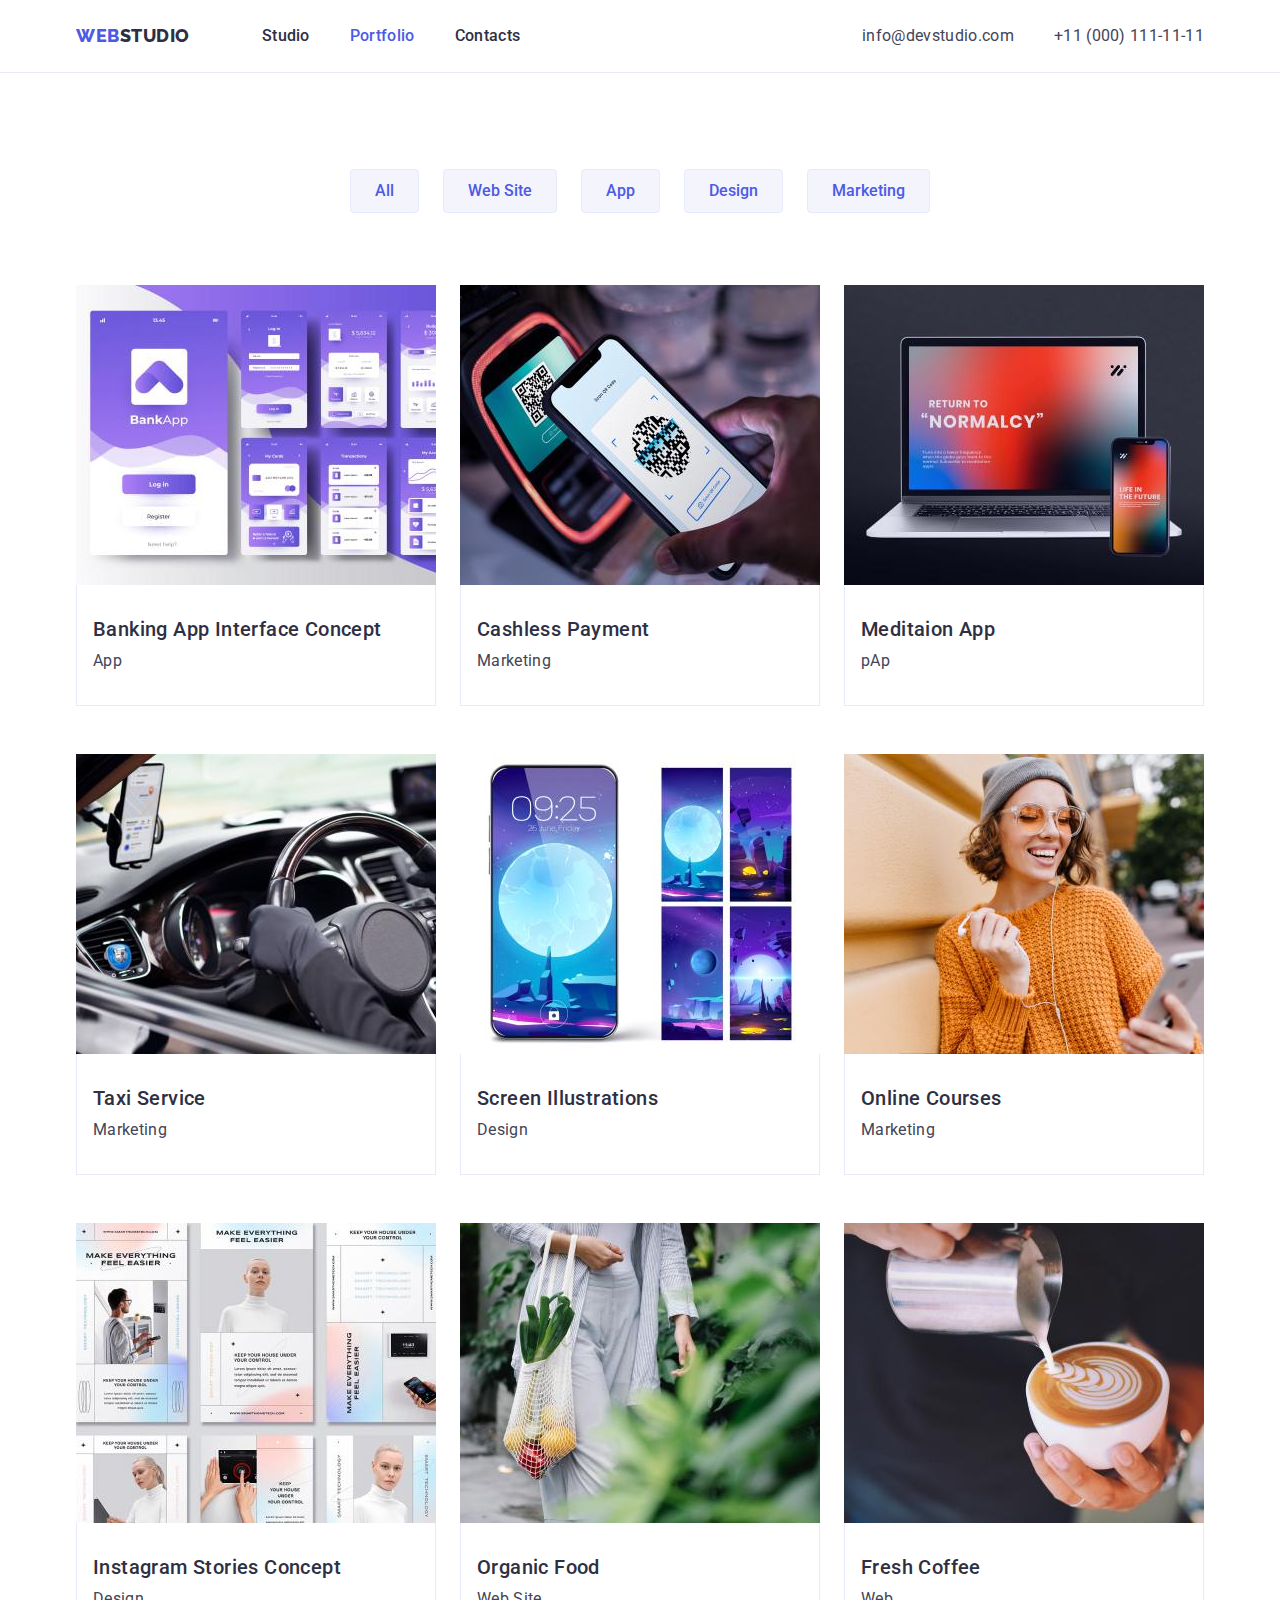
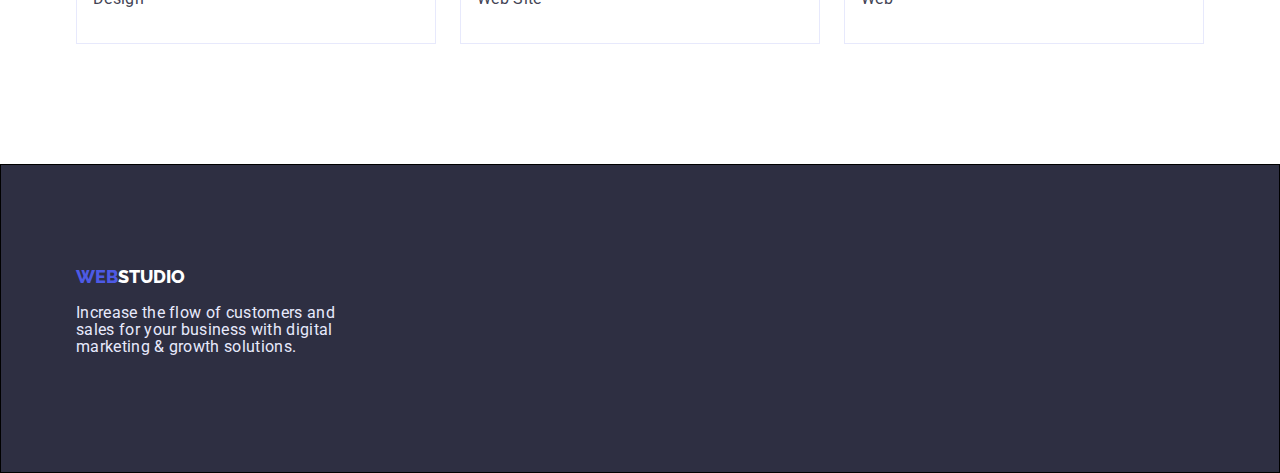
==== portfolio.html @ 26e59c8e "home3" ====
<!DOCTYPE html>
<html lang="en">
  <head>
    <link rel="preconnect" href="https://fonts.googleapis.com" />
    <link rel="preconnect" href="https://fonts.gstatic.com" crossorigin />
    <link rel="preconnect" href="https://fonts.googleapis.com">
    <link rel="preconnect" href="https://fonts.gstatic.com" crossorigin>
    <link rel="preconnect" href="https://fonts.googleapis.com">
    <link rel="preconnect" href="https://fonts.gstatic.com" crossorigin>
    <meta http-equiv="X-UA-Compatible" content="IE=edge" />
    <meta name="viewport" content="width=device-width, initial-scale=1.0" />
    <link href="https://fonts.googleapis.com/css2?family=Raleway:wght@800&family=Roboto:wght@400;500;700&display=swap" rel="stylesheet">
    <link rel="stylesheet" href="https://cdnjs.cloudflare.com/ajax/libs/modern-normalize/1.1.0/modern-normalize.min.css">
    <link rel="stylesheet" href="./css/styles.css" />
    <title>goit-homework-03</title>
  </head>
  <body>
    <header class="page-header">
      <div class="menu-nav container">
        <nav>
          <!-- logo -->
          <a class="logo " href="./index.html"><span class="web">Web</span>Studio</a>
              <ul class="menu">
                <!-- menu -->
                <li class="item"><a class="menu-link" href="./index.html">Studio</a></li>
                <li class="item"><a class="menu-current" href="./portfolio.html">Portfolio</a></li>
                <li class="item"><a class="menu-link" href="">Contacts</a></li>
              </ul>
        </nav>
            <address>
            <ul class="address">
              <!-- Link to e-mail address  -->
              <li class="address-herf" ><a href="mailto:info@devstudio.com">info@devstudio.com</a></li>
              <!-- Link to phone number -->
              <li class="address-tel"><a href="tel:+110001111111">+11 (000) 111-11-11</a></li>
            </ul>
            </address>
      </div>
    </header>
    <main>
      <section class="portfolio">
        <div class="container">
          <h1 class="visually-hidden">Portfolio</h1>
            <ul class="inner">
              <li class="item"><button type="button" class="button-filter">All</button></li>
              <li class="item"><button type="button" class="button-filter">Web Site</button></li>
              <li class="item"><button type="button" class="button-filter">App</button></li>
              <li class="item"><button type="button" class="button-filter">Design</button></li>
              <li>
                <button type="button" class="button-filter">Marketing</button>
              </li>
            </ul>
            <ul class="project">
                <li class="item project-photo">
                  <img class="picture-indent"
                    src="./images/img8.jpg"
                    alt="Banking App Interface Concept"
                    width="360"
                  />
                  <div class="portfolio-frame">
                    <h2 class="section-subtitle">Banking App Interface Concept</h2>
                    <p class="section-text">App</p>
                  </div>
                </li>
                <li class="item project-photo">
                  <img class="picture-indent"
                    src="./images/img9.jpg"
                    alt="Cashless Payment"
                    width="360"
                    height="300"
                  />
                  <div class="portfolio-frame">
                    <h2 class="section-subtitle">Cashless Payment</h2>
                    <p class="section-text">Marketing</p>
                  </div>
                </li>
                <li class="item project-photo">
                  <img class="picture-indent"
                    src="./images/img10.jpg"
                    alt="Meditaion App"
                    width="360"
                    height="300"
                  />
                  <div class="portfolio-frame">
                    <h2 class="section-subtitle">Meditaion App</h2>
                    <p class="section-text">pAp</p>
                  </div>
                </li>
                <li class="item project-photo">
                  <img class="picture-indent"
                    src="./images/img11.jpg"
                    alt="Taxi Service"
                    width="360"
                    height="300"
                  />
                  <div class="portfolio-frame">
                    <h2 class="section-subtitle">Taxi Service</h2>
                    <p class="section-text">Marketing</p>
                  </div>
                </li>
                <li class="item project-photo">
                  <img class="picture-indent" 
                  src="./images/img12.jpg" alt="1" width="360" height="300" />
                  <div class="portfolio-frame">
                    <h3 class="section-subtitle">Screen Illustrations</h3>
                    <p class="section-text">Design</p>
                  </div>
                </li>
                <li class="item project-photo">
                  <img class="picture-indent"
                    src="./images/img13.jpg"
                    alt="Online Courses"
                    width="360"
                    height="300"
                  />
                  <div class="portfolio-frame">
                    <h2 class="section-subtitle">Online Courses</h2>
                    <p class="section-text">Marketing</p>
                  </div>
                </li>
                <li class="item project-photo">
                  <img class="picture-indent"
                    src="./images/img14.jpg"
                    alt="Instagram Stories Concept"
                    width="360"
                    height="300"
                  />
                  <div class="portfolio-frame">
                    <h2 class="section-subtitle">Instagram Stories Concept</h2>
                    <p class="section-text">Design</p>
                  </div>
                </li>
                <li class="item project-photo">
                  <img class="picture-indent"
                    src="./images/img15.jpg"
                    alt="Organic Food"
                    width="360"
                    height="300"
                  />
                  <div class="portfolio-frame">
                    <h2 class="section-subtitle">Organic Food</h2>
                    <p class="section-text">Web Site</p>
                  </div>
                </li>
                <li class="item project-photo">
                  <img class="picture-indent"
                    src="./images/img16.jpg"
                    alt="Fresh Coffee"
                    width="360"
                    height="300"
                  />
                  <div class="portfolio-frame">
                    <h2 class="section-subtitle">Fresh Coffee</h2>
                    <p class="section-text">Web</p>
                  </div>
                </li>
            </ul>
        </div>
      </section>
    </main>
    <footer class="footer fon">
      <div class="container">
        <a class="logo1" href="./index.html"><span class="web">Web</span>Studio</a>
        <p class="footer-text">
        Increase the flow of customers and<br> sales for your business with digital<br>
        marketing & growth solutions.
        </p>
      </div>
  </footer>
  </body>
</html>
---- css/styles.css ----
/* цвет меню текаста , h2, банеера и подвала #2E2F42; */
/* цвет адреса, текста серый, #434455; */
/* вторичный цвет фона #F4F4FD */
/* лого Веб и кнопки синий #4D5AE5; */
/* цвет h1 белый #FFFFFF;  */
/* в подвале текст #E7E9FC; */


/* сделал палитру цветов - использывать через var */
:root{
  --primary-text-color:#2e2f42;
  --title-text-color:#434455;
  --accent-color:#F4F4FD;
  --logo-color:#4D5AE5;;
  --white-color:#FFFFFF;
  --footer-color:#E7E9FC;
  --зressed-ocean:#404BBF;
}

.page-header{
  
  background-color: var(--white-color);
  border-bottom: 1px solid #E7E9FC ;


}

.container{
  margin-left: auto;
  margin-right: auto;
  width: 1158px;
  
  /* outline: 2px solid red; */

  padding-left: 15px;
  padding-right: 15px;
}

body {
  background-color: var(--white-color);
  color: var(--primary-text-color);
  font-family:'Roboto';
  font-size: 16px;
}


ul {
  list-style: none;
  padding: 0;
  margin: 0%;
  list-style: none; /* оформление свойство ul без класа отменили */
}

/* Header Menu */
.menu-nav,
.menu-nav nav {
  display: flex;
  justify-content: space-between; 
  align-items: center; 
}

/* лого 2-я часть */
.logo {
  text-transform: uppercase;
  font-family: 'Raleway';
  font-weight: 800;
  font-size: 18px;
  line-height: 1.33;
  letter-spacing: 0.03em;
  text-decoration: none;
  color: var(--primary-text-color);

  /* margin-left: 156px; */
  margin-right: 72px;

  padding-top: 24px;
  padding-bottom: 24px;
}

/*лого 1 часть */
.web{
  color:var(--logo-color) ;
}


/* сделали невидимым текст класа*/
.visually-hidden {
  position: absolute;
  width: 1px;
  height: 1px;
  margin: -1px;
  border: 0;
  padding: 0;
  white-space: nowrap;
  clip-path: inset(100%);
  clip: rect(0 0 0 0);
  overflow: hidden;
}

/* menu */
.menu{
  display: flex;
}

.menu .item {
  margin-right: 40px;
}

.menu .item:last-child{
  margin: 0;
}

.menu-link {
  color: var(--primary-text-color);
  font-weight: 500;
  line-height: 1.5;
  letter-spacing: 0.02em;
  text-decoration: none;

  display: block;  
  padding-top: 24px;
  padding-bottom: 24px;
}
.menu-link:hover,.menu-link:focus{
color:var(--logo-color);
}
.menu-current {
  color:var(--logo-color);
  font-weight: 500;
  line-height: 1.5;
  letter-spacing: 0.02em;
  text-decoration: none;

  display: block;
  padding-top: 24px;
  padding-bottom: 24px;
}

.current:focus{
  color:var(--logo-color);
  }


  .address {
    display: flex;
   }

  .address-herf{
      margin-right: 40px;
   }


  .address a{
    color: var(--title-text-color);
    text-decoration: none;
    font-style: normal;
    line-height: 1.5;
    letter-spacing: 0.02em;

    display: block;
    padding-top: 24px;
    padding-bottom: 24px;
    
  }
  .address a:hover,.address a:focus{
    color:var(--logo-color);
    }
    


 /* hero */
  .hero{
    background-color:var(--primary-text-color);
    text-align: center;
    padding-top: 188px;
    padding-bottom: 188px;
    margin:0 auto;
  }

  .hero-title{
    margin-top: 0;
    margin-bottom: 48px;
    font-size: 56px;
    line-height: 1.07;
    letter-spacing: 0.02em;
    color: var(--white-color);
  }

  .hero-button{
    color:var(--white-color);
    background-color: var(--logo-color);
    width: 169px;
    height: 56px;
    left: 636px;
    top: 428px;
    box-shadow: 0px 4px 4px rgba(0, 0, 0, 0.15);
    border-radius: 4px;
    border: none;
    cursor: pointer;
  }

  .hero-button:hover,
  .hero-button:focus{
    color: var(--white-color);
    background-color: var(--зressed-ocean);
  }


  /* section */
  .smart{
    padding-bottom: 120px;
  }

   .advantages{
  display: flex;
  padding: 0;
  margin: 0; 
  

  text-align: left;
  } 

  .advantages .item{
    margin-right: 24px;
  }

  .advantages .item:last-child{
    margin-right: 0;
  }

  
 .section-title{
    text-align: center;
    margin-top: 0;
    margin-bottom: 0;
    font-weight: 700;
    font-size: 36px;
   color: var(--primary-text-color);

  }

  
 
.section-subtitle{
  margin-top: 0px;
  margin-bottom: 0;
  font-weight: 500;
  font-size: 20px;
  line-height: 1.2;
  letter-spacing: 0.02em;
}

.section-text{
  margin-top: 8px;
  margin-bottom: 0;
  line-height: 1.5;
  letter-spacing: 0.02em;
  color: var(--title-text-color);

  display: block;

}

.technique-photo{
  width: 360px;
}

.section-laptop{
 display: block;
 max-width: 100%;
 height: auto;
 width: 360px;
}

.section-smartphone{
  display: block;
  max-width: 100%;
  height: auto;
  width: 360px;
}

.section-technique{
  display: block;
  max-width: 100%;
  height: auto;
  width: 360px;
  
}

.technique{
  display: flex;
  align-items: center;
  /* justify-content: space-between;  */

  margin-top: 72px;
  
}

.technique .item{
  margin-right: 24px;
}

.technique .item:last-child{
  margin-right: 0;
}

.photo-tim{
  width: 264px;
}

.tim, 
.item .photo-tim {
  display: flex;
  text-align: center;
  
}

.tim .item{
  margin-right: 24px;
  
}

.tim .item:last-child{
  margin-right: 0;
}

.tim .tim-box{
  padding-top: 32px;
  padding-bottom: 32px;
  padding-left: 16px;
  padding-right: 16px;
}

.section-tim{
    margin-left: auto;
    margin-right: auto;
    color: var(--title-text-color);
    background-color:#F4F4FD ;
  
}

.section-advantages{
  padding-top: 120px;
  padding-bottom: 120px;
}


.photo-tim {
  background:var(--white-color);
  box-shadow: 0px 1px 6px rgba(46, 47, 66, 0.08), 0px 1px 1px rgba(46, 47, 66, 0.16), 0px 2px 1px rgba(46, 47, 66, 0.08);
  border-radius: 0px 0px 4px 4px;


  
}

.section-tim .section-title{
  margin-bottom: 72px;
}



.logo1 {
  color: var(--white-color);
  text-transform: uppercase;
  font-family: "Raleway";
  font-weight: 800;
  font-size: 18px;
  line-height: 1.33;
  text-decoration: none;

    margin-bottom: 16px;
}


.footer{
  padding-top: 100px;
  padding-bottom: 100px;
  box-sizing: border-box;
  left: 0px;
  top: 2280px;
  background:var(--primary-text-color);
  border: 1px solid #000000;
  box-shadow: 0px 4px 4px rgb(0 0 0 / 25%);
  margin:0 auto;
}

.footer-text{
  margin-bottom: 16px;
  line-height: 1.05;
  letter-spacing: 0.02em;
  color: #E7E9FC;

}

.portfolio{
  padding-bottom: 120px;
  padding-top: 96px;
}

.inner{
  display: flex;
  margin-bottom: 72px;
  justify-content: center;
  
  
}

.inner .item{
  margin-right: 24px;
}


.button-filter {
  padding: 12px 24px;
  display: flex;
  flex-direction: row;
  background:var(--accent-color);
  border: 1px solid #e7e9fc;
  border-radius: 4px;
  color: var(--logo-color);
  font-style: normal;
  font-weight: 500;
  cursor: pointer;
  
}

.button-filter:hover,.button-filter:focus{
  color:var(--white-color);
  text-decoration: underline;
  text-decoration-color: var(--logo-color); 
  border-color:var(--primary-text-color);
  background-color:var(--logo-color);
  }

  .project{
    display: flex;
      flex-wrap: wrap;
      row-gap: 48px;
    column-gap: 24px;

  }

  .project-photo{
    width: 360px;
  }

  .project .item{
    display: block;
    margin-left: 0px;
    padding-bottom: 0;
    width: 360px;
    

    /* margin-right: 24px;
    margin-bottom: 48px; */
  }


  /* .project .item:nth-of-type(3n){
    margin-right: 0;
  } */


  .portfolio-frame{
    border-bottom: 1px solid #E7E9FC;
    border-left:  1px solid #E7E9FC;
    border-right: 1px solid #E7E9FC;

    /* margin-bottom: 48px; */
    padding-top: 32px;
    padding-bottom: 32px;
    padding-left: 16px;

  }
  .picture-indent{
    vertical-align:bottom;
    
  }
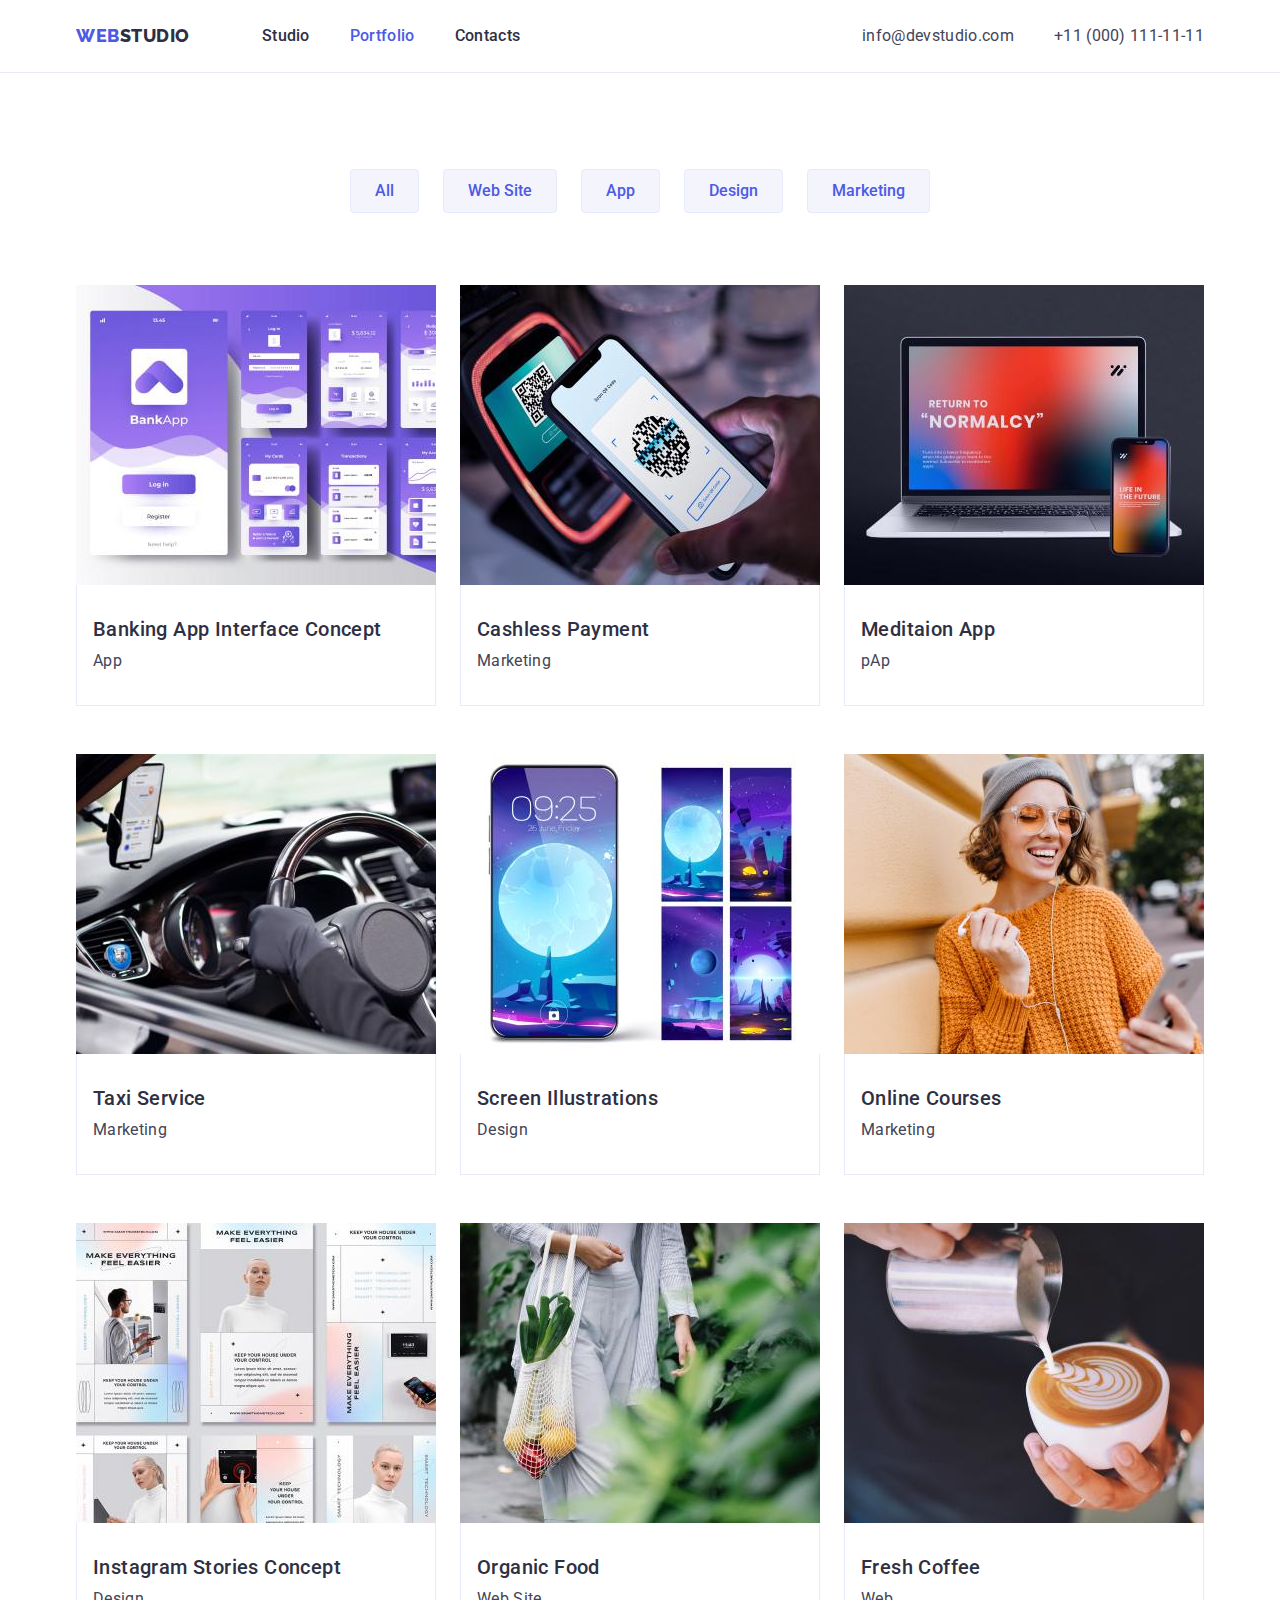
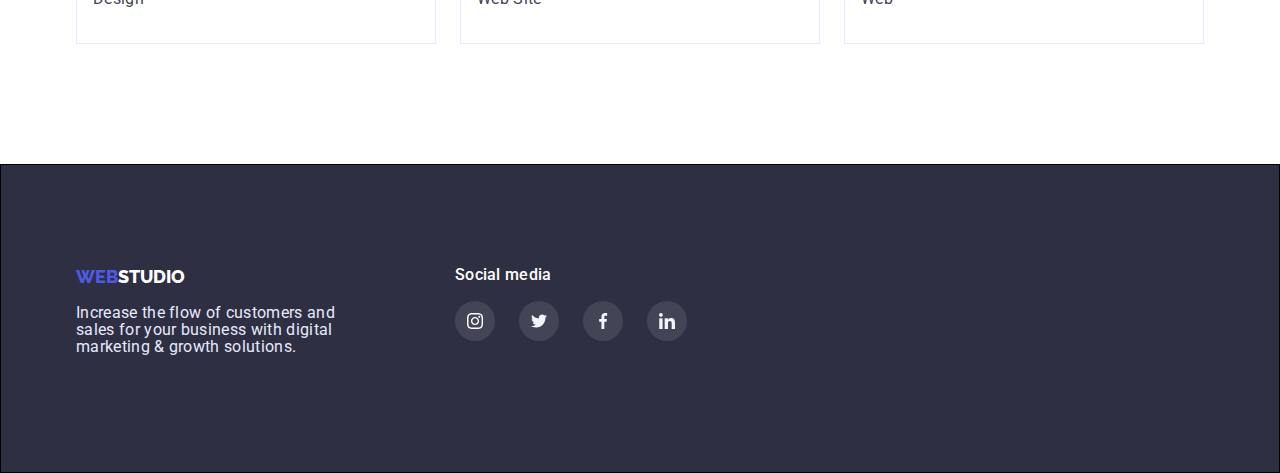
==== commit 007266c9: "доделал 2-ю страницу" ====
--- a/portfolio.html
+++ b/portfolio.html
@@ -12,7 +12,7 @@
     <link href="https://fonts.googleapis.com/css2?family=Raleway:wght@800&family=Roboto:wght@400;500;700&display=swap" rel="stylesheet">
     <link rel="stylesheet" href="https://cdnjs.cloudflare.com/ajax/libs/modern-normalize/1.1.0/modern-normalize.min.css">
     <link rel="stylesheet" href="./css/styles.css" />
-    <title>goit-homework-03</title>
+    <title>goit-homework-04</title>
   </head>
   <body>
     <header class="page-header">
@@ -160,11 +160,50 @@
     </main>
     <footer class="footer fon">
       <div class="container">
-        <a class="logo1" href="./index.html"><span class="web">Web</span>Studio</a>
+        <div class="footer-box">
+          <a class="logo1" href="./index.html"
+          ><span class="web">Web</span>Studio</a
+        >
         <p class="footer-text">
-        Increase the flow of customers and<br> sales for your business with digital<br>
-        marketing & growth solutions.
+          Increase the flow of customers and<br />
+          sales for your business with digital<br />
+          marketing & growth solutions.
         </p>
+        </div>
+        <div class="footer-box">
+          <h3 class="section-subtitle footer-media">Social media</h3>
+            <ul class="footer-list">
+              <li class="footer-item">
+                <a class="footer-link" href="" target="_blank" >
+                  <svg class="icon-social" width="16" height="16">
+                    <use href="./images/icons.svg#icon-instagram" width="16px" height="16px"></use>
+                  </svg>
+                </a>
+              </li>
+              <li class="footer-item">
+                <a class="footer-link" href="" target="_blank" >
+                  <svg class="icon-social" width="16" height="16">
+                    <use href="./images/icons.svg#icon-twitter" width="16px" height="16px"></use>
+                  </svg>
+                </a>
+              </li>
+              <li class="footer-item">
+                <a class="footer-link" href="" target="_blank" >
+                  <svg class="icon-social" width="16" height="16">
+                    <use href="./images/icons.svg#icon-facebook" width="16px" height="16px"></use>
+                  </svg>
+                </a>
+              </li>
+              <li class="footer-item">
+                <a class="footer-link" href="" target="_blank" >
+                  <svg class="icon-social" width="16px" height="16px">
+                    <use href="./images/icons.svg#icon-linkedin" width="16px" height="16px"></use>
+                  </svg>
+                </a>
+              </li>
+            </ul>  
+          </div>
+          </div>
       </div>
   </footer>
   </body>
--- a/css/styles.css
+++ b/css/styles.css
@@ -15,6 +15,8 @@
   --white-color:#FFFFFF;
   --footer-color:#E7E9FC;
   --зressed-ocean:#404BBF;
+--light-silvr-color:#8E8F99;
+  
 }
 
 .page-header{
@@ -29,6 +31,7 @@
   margin-left: auto;
   margin-right: auto;
   width: 1158px;
+  
   
   /* outline: 2px solid red; */
 
@@ -124,6 +127,10 @@
 .menu-link:hover,.menu-link:focus{
 color:var(--logo-color);
 }
+
+.techno{
+  max-width: 264px;
+}
 .menu-current {
   color:var(--logo-color);
   font-weight: 500;
@@ -169,13 +176,23 @@
 
 
  /* hero */
-  .hero{
-    background-color:var(--primary-text-color);
+ .hero{
+    /* background-color:var(--primary-text-color); */
     text-align: center;
     padding-top: 188px;
     padding-bottom: 188px;
-    margin:0 auto;
-  }
+    background-color: var(--primary-text-color);
+    margin-left: auto;
+    margin-right: auto;
+    max-width: 1440px;
+    background-image: linear-gradient( rgba(46, 47, 66, 0.7), rgba(46, 47, 66, 0.7) ), url("../images/people.png");
+    background-position: center;
+    background-repeat:no-repeat;
+    background-size: cover;
+}
+
+
+  
 
   .hero-title{
     margin-top: 0;
@@ -228,6 +245,16 @@
     margin-right: 0;
   }
 
+  .advantages-icons{
+    height: 112px;
+    background-color: var(--accent-color);
+    border-radius: 4px;
+    display: flex;
+    align-items: center;
+    justify-content: center;
+    margin-bottom: 8px;
+  }
+
   
  .section-title{
     text-align: center;
@@ -235,7 +262,7 @@
     margin-bottom: 0;
     font-weight: 700;
     font-size: 36px;
-   color: var(--primary-text-color);
+    color: var(--primary-text-color);
 
   }
 
@@ -256,9 +283,8 @@
   line-height: 1.5;
   letter-spacing: 0.02em;
   color: var(--title-text-color);
-
   display: block;
-
+  
 }
 
 .technique-photo{
@@ -290,7 +316,7 @@
 .technique{
   display: flex;
   align-items: center;
-  /* justify-content: space-between;  */
+  justify-content: space-between; 
 
   margin-top: 72px;
   
@@ -304,9 +330,7 @@
   margin-right: 0;
 }
 
-.photo-tim{
-  width: 264px;
-}
+
 
 .tim, 
 .item .photo-tim {
@@ -317,6 +341,9 @@
 
 .tim .item{
   margin-right: 24px;
+  box-shadow: 0px 1px 6px rgba(46, 47, 66, 0.08), 0px 1px 1px rgba(46, 47, 66, 0.16), 0px 2px 1px rgba(46, 47, 66, 0.08);
+  border-radius: 0px 0px 4px 4px;
+  max-width: 264px;
   
 }
 
@@ -339,25 +366,97 @@
   
 }
 
+.tim-icon{
+  display: flex;
+  justify-content: center;
+  gap: 24px;
+  margin-top: 8px;
+
+}
+
+.tim-link{
+  display: flex;
+  align-items: center;
+  justify-content: center;
+  width: 40px;
+  height: 40px;
+  background-color: var(--logo-color);
+  border-radius: 50%;
+}
+
+.tim-link:hover,
+.tim-link:focus{
+  background-color: var(--зressed-ocean);
+}
+
 .section-advantages{
   padding-top: 120px;
   padding-bottom: 120px;
 }
 
+.icon-social{
+  fill: #FFFFFF;
+}
 
 .photo-tim {
+  width: 264px;
   background:var(--white-color);
   box-shadow: 0px 1px 6px rgba(46, 47, 66, 0.08), 0px 1px 1px rgba(46, 47, 66, 0.16), 0px 2px 1px rgba(46, 47, 66, 0.08);
   border-radius: 0px 0px 4px 4px;
-
-
-  
-}
+  
+}
+
+
 
 .section-tim .section-title{
   margin-bottom: 72px;
 }
 
+.customers{
+  padding-bottom: 120px;
+  padding-top: 92px;
+}
+
+.customers-link
+{
+  display: flex;
+  align-items: center;
+  justify-content: center;
+  width: 168px;
+  height: 88px;
+  border: 1px solid var(--light-silvr-color);
+  border-radius: 4px;
+}
+
+.customers-item{
+  display: flex;
+  
+}
+
+
+.customers-list{
+  display: flex;
+  margin-top: 72px;
+  column-gap: 24px;
+}
+
+.customers-link:hover,
+.customers-link:focus{
+  border: 1px solid var(--зressed-ocean);
+  border-radius: 4px;
+
+}
+
+.customers-icon{
+  fill:var(--light-silvr-color);
+
+}
+
+.customers-icon:focus,
+.customers-icon:hover{
+  fill:var(--зressed-ocean);
+
+}
 
 
 .logo1 {
@@ -369,7 +468,7 @@
   line-height: 1.33;
   text-decoration: none;
 
-    margin-bottom: 16px;
+  margin-bottom: 16px;
 }
 
 
@@ -377,21 +476,65 @@
   padding-top: 100px;
   padding-bottom: 100px;
   box-sizing: border-box;
-  left: 0px;
-  top: 2280px;
   background:var(--primary-text-color);
   border: 1px solid #000000;
   box-shadow: 0px 4px 4px rgb(0 0 0 / 25%);
   margin:0 auto;
 }
+
+.footer .container{
+  display: flex;
+}
+
+.footer-box{
+  margin-right: 120px;
+}
+
+
+.footer-box:last-child{
+  margin-right: 0;
+}
+
 
 .footer-text{
   margin-bottom: 16px;
   line-height: 1.05;
   letter-spacing: 0.02em;
   color: #E7E9FC;
-
-}
+}
+
+.footer-media{
+  color: var(--white-color);
+  letter-spacing: 0.02em;
+  font-size: 16px;
+  margin-bottom: 16px;
+}
+
+
+
+.footer-list{
+  display: flex;
+  justify-content: center;
+  gap: 24px;
+  margin-top: 8px;
+
+}
+
+.footer-link{
+  display: flex;
+  align-items: center;
+  justify-content: center;
+  width: 40px;
+  height: 40px;
+  background-color: rgba(255, 255, 255, 0.1);
+  border-radius: 50%;
+}
+
+.footer-link:hover,
+.footer-link:focus{
+  background-color: #31D0AA;
+}
+
 
 .portfolio{
   padding-bottom: 120px;
@@ -409,6 +552,8 @@
 .inner .item{
   margin-right: 24px;
 }
+
+
 
 
 .button-filter {
@@ -425,41 +570,45 @@
   
 }
 
-.button-filter:hover,.button-filter:focus{
+.button-filter:hover,
+.button-filter:focus{
   color:var(--white-color);
   text-decoration: underline;
   text-decoration-color: var(--logo-color); 
   border-color:var(--primary-text-color);
   background-color:var(--logo-color);
+  box-shadow: 0px 1px 6px rgba(46, 47, 66, 0.08), 0px 1px 1px rgba(46, 47, 66, 0.16), 0px 2px 1px rgba(46, 47, 66, 0.08);
   }
 
   .project{
     display: flex;
-      flex-wrap: wrap;
-      row-gap: 48px;
+    flex-wrap: wrap;
+    row-gap: 48px;
     column-gap: 24px;
 
   }
 
   .project-photo{
     width: 360px;
-  }
+    border-radius: 0px 0px 4px 4px;
+  }
+
+
+  .project-photo:hover,
+  .project-photo:focus{
+  box-shadow: 0px 1px 6px rgba(46, 47, 66, 0.08), 0px 1px 1px rgba(46, 47, 66, 0.16), 0px 2px 1px rgba(46, 47, 66, 0.08);
+
+}
 
   .project .item{
     display: block;
     margin-left: 0px;
     padding-bottom: 0;
     width: 360px;
-    
-
-    /* margin-right: 24px;
-    margin-bottom: 48px; */
-  }
-
-
-  /* .project .item:nth-of-type(3n){
-    margin-right: 0;
-  } */
+
+  }
+
+
 
 
   .portfolio-frame{
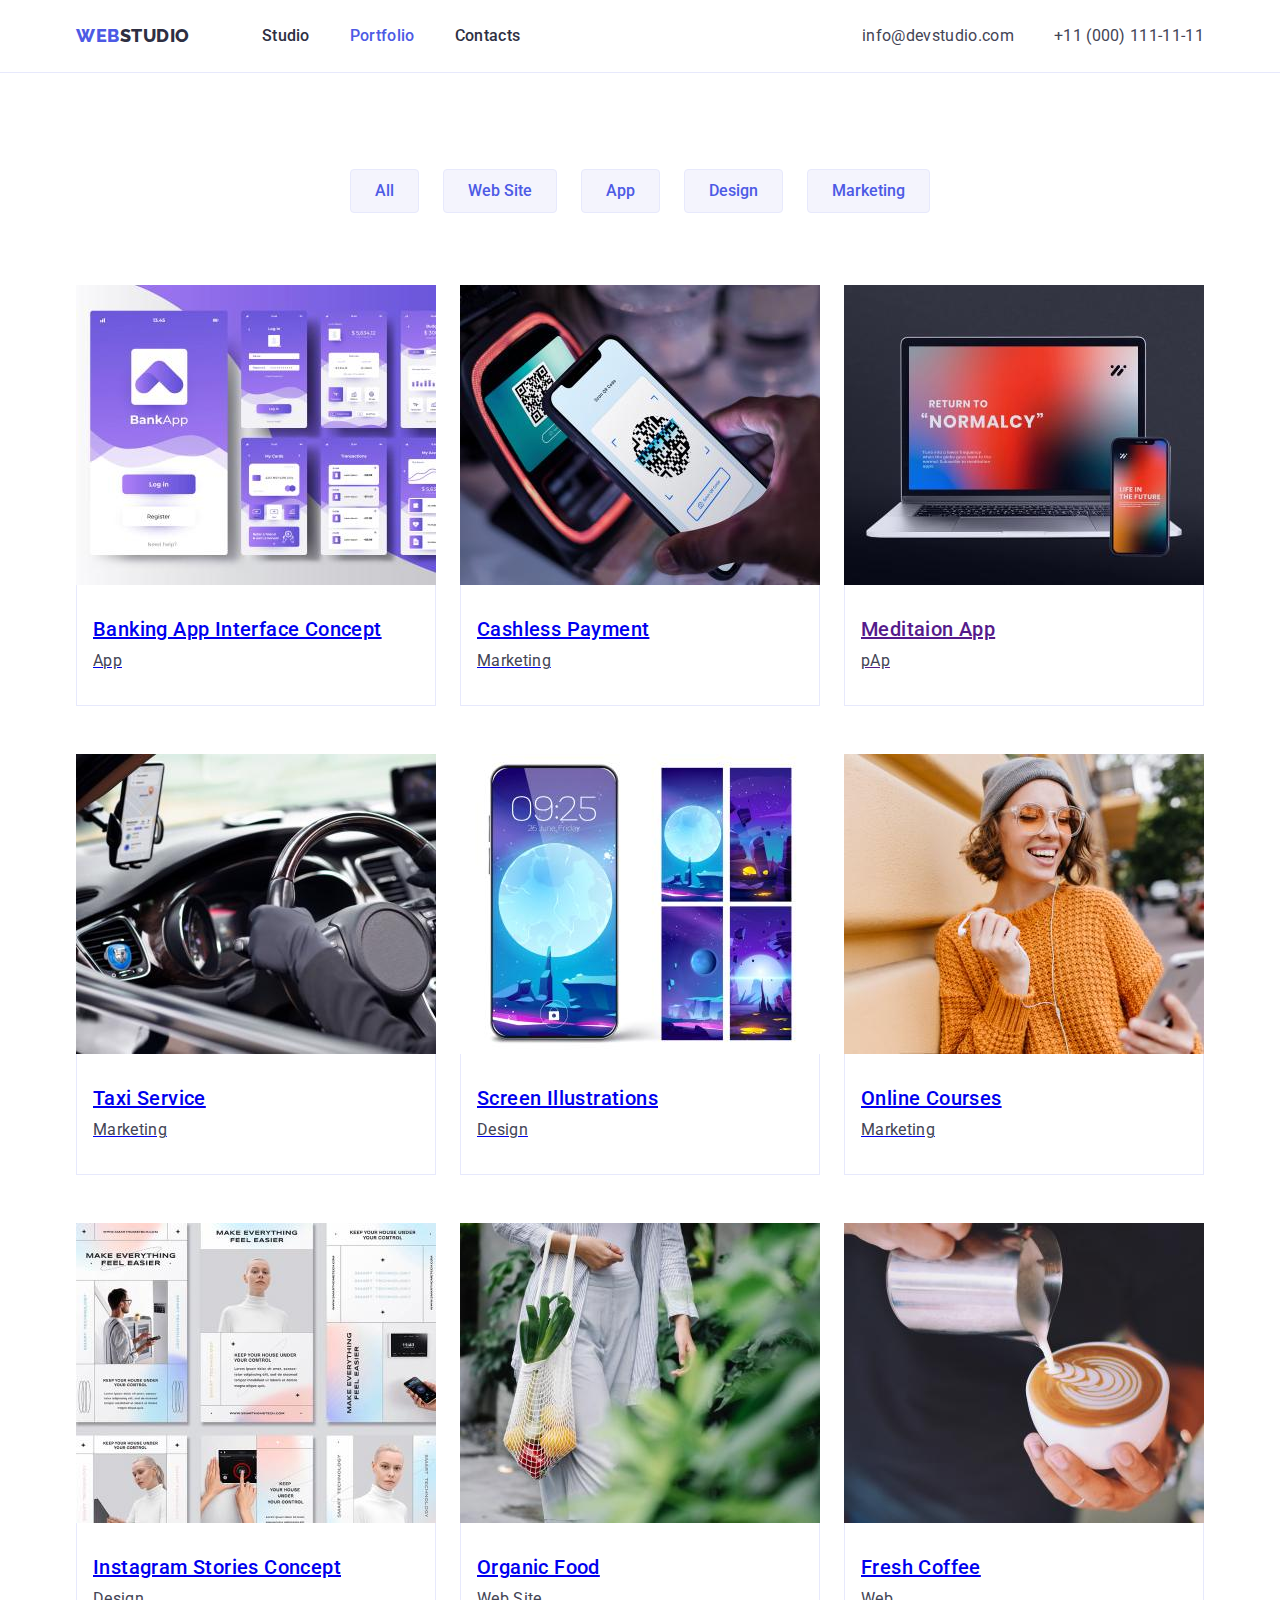
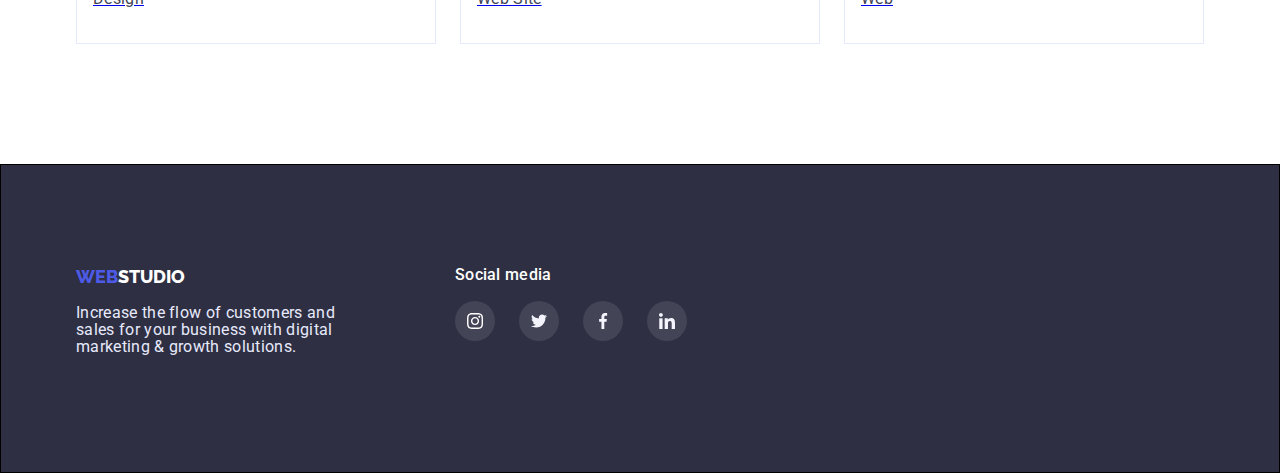
==== commit 7a1fc6d0: "добавил линк" ====
--- a/portfolio.html
+++ b/portfolio.html
@@ -52,7 +52,8 @@
             </ul>
             <ul class="project">
                 <li class="item project-photo">
-                  <img class="picture-indent"
+                  <a href="project-link">
+                    <img class="picture-indent"
                     src="./images/img8.jpg"
                     alt="Banking App Interface Concept"
                     width="360"
@@ -61,8 +62,9 @@
                     <h2 class="section-subtitle">Banking App Interface Concept</h2>
                     <p class="section-text">App</p>
                   </div>
-                </li>
-                <li class="item project-photo">
+                </a>
+                </li>
+                <li class="item project-photo"><a href="project-link">
                   <img class="picture-indent"
                     src="./images/img9.jpg"
                     alt="Cashless Payment"
@@ -73,8 +75,10 @@
                     <h2 class="section-subtitle">Cashless Payment</h2>
                     <p class="section-text">Marketing</p>
                   </div>
-                </li>
-                <li class="item project-photo">
+                </a>
+                </li>
+                <li class="item project-photo">
+                  <a href="">
                   <img class="picture-indent"
                     src="./images/img10.jpg"
                     alt="Meditaion App"
@@ -85,74 +89,87 @@
                     <h2 class="section-subtitle">Meditaion App</h2>
                     <p class="section-text">pAp</p>
                   </div>
-                </li>
-                <li class="item project-photo">
-                  <img class="picture-indent"
-                    src="./images/img11.jpg"
-                    alt="Taxi Service"
-                    width="360"
-                    height="300"
-                  />
-                  <div class="portfolio-frame">
-                    <h2 class="section-subtitle">Taxi Service</h2>
-                    <p class="section-text">Marketing</p>
-                  </div>
-                </li>
-                <li class="item project-photo">
-                  <img class="picture-indent" 
-                  src="./images/img12.jpg" alt="1" width="360" height="300" />
-                  <div class="portfolio-frame">
-                    <h3 class="section-subtitle">Screen Illustrations</h3>
-                    <p class="section-text">Design</p>
-                  </div>
-                </li>
-                <li class="item project-photo">
-                  <img class="picture-indent"
-                    src="./images/img13.jpg"
-                    alt="Online Courses"
-                    width="360"
-                    height="300"
-                  />
-                  <div class="portfolio-frame">
-                    <h2 class="section-subtitle">Online Courses</h2>
-                    <p class="section-text">Marketing</p>
-                  </div>
-                </li>
-                <li class="item project-photo">
-                  <img class="picture-indent"
-                    src="./images/img14.jpg"
-                    alt="Instagram Stories Concept"
-                    width="360"
-                    height="300"
-                  />
-                  <div class="portfolio-frame">
-                    <h2 class="section-subtitle">Instagram Stories Concept</h2>
-                    <p class="section-text">Design</p>
-                  </div>
-                </li>
-                <li class="item project-photo">
-                  <img class="picture-indent"
-                    src="./images/img15.jpg"
-                    alt="Organic Food"
-                    width="360"
-                    height="300"
-                  />
-                  <div class="portfolio-frame">
-                    <h2 class="section-subtitle">Organic Food</h2>
-                    <p class="section-text">Web Site</p>
-                  </div>
-                </li>
-                <li class="item project-photo">
-                  <img class="picture-indent"
-                    src="./images/img16.jpg"
-                    alt="Fresh Coffee"
-                    width="360"
-                    height="300"
-                  />
-                  <div class="portfolio-frame">
-                    <h2 class="section-subtitle">Fresh Coffee</h2>
-                    <p class="section-text">Web</p>
-                  </div>
+                </a>
+                </li>
+                <li class="item project-photo">
+                  <a href="project-link">
+                    <img class="picture-indent"
+                      src="./images/img11.jpg"
+                      alt="Taxi Service"
+                      width="360"
+                      height="300"
+                    />
+                    <div class="portfolio-frame">
+                      <h2 class="section-subtitle">Taxi Service</h2>
+                      <p class="section-text">Marketing</p>
+                    </div>
+                  </a>
+                </li>
+                <li class="item project-photo">
+                  <a href="project-link">
+                    <img class="picture-indent" 
+                    src="./images/img12.jpg" alt="1" width="360" height="300" />
+                    <div class="portfolio-frame">
+                      <h3 class="section-subtitle">Screen Illustrations</h3>
+                      <p class="section-text">Design</p>
+                    </div>
+                  </a>
+                </li>
+                <li class="item project-photo">
+                  <a href="project-link">
+                    <img class="picture-indent"
+                      src="./images/img13.jpg"
+                      alt="Online Courses"
+                      width="360"
+                      height="300"
+                    />
+                    <div class="portfolio-frame">
+                      <h2 class="section-subtitle">Online Courses</h2>
+                      <p class="section-text">Marketing</p>
+                    </div>
+                  </a>
+                </li>
+                <li class="item project-photo">
+                  <a href="project-link">
+                    <img class="picture-indent"
+                      src="./images/img14.jpg"
+                      alt="Instagram Stories Concept"
+                      width="360"
+                      height="300"
+                    />
+                    <div class="portfolio-frame">
+                      <h2 class="section-subtitle">Instagram Stories Concept</h2>
+                      <p class="section-text">Design</p>
+                    </div>
+                </a>
+                </li>
+                <li class="item project-photo">
+                  <a href="project-link">
+                    <img class="picture-indent"
+                      src="./images/img15.jpg"
+                      alt="Organic Food"
+                      width="360"
+                      height="300"
+                    />
+                    <div class="portfolio-frame">
+                      <h2 class="section-subtitle">Organic Food</h2>
+                      <p class="section-text">Web Site</p>
+                    </div>
+                  </a>
+                </li>
+                <li class="item project-photo">
+                  <a href="project-link">
+                    <img class="picture-indent"
+                      src="./images/img16.jpg"
+                      alt="Fresh Coffee"
+                      width="360"
+                      height="300"
+                    />
+                    <div class="portfolio-frame">
+                      <h2 class="section-subtitle">Fresh Coffee</h2>
+                      <p class="section-text">Web</p>
+                    </div>
+                  </a>
                 </li>
             </ul>
         </div>
@@ -203,7 +220,6 @@
               </li>
             </ul>  
           </div>
-          </div>
       </div>
   </footer>
   </body>
--- a/css/styles.css
+++ b/css/styles.css
@@ -594,8 +594,8 @@
   }
 
 
-  .project-photo:hover,
-  .project-photo:focus{
+  .project-link:hover,
+  .project-link:focus{
   box-shadow: 0px 1px 6px rgba(46, 47, 66, 0.08), 0px 1px 1px rgba(46, 47, 66, 0.16), 0px 2px 1px rgba(46, 47, 66, 0.08);
 
 }
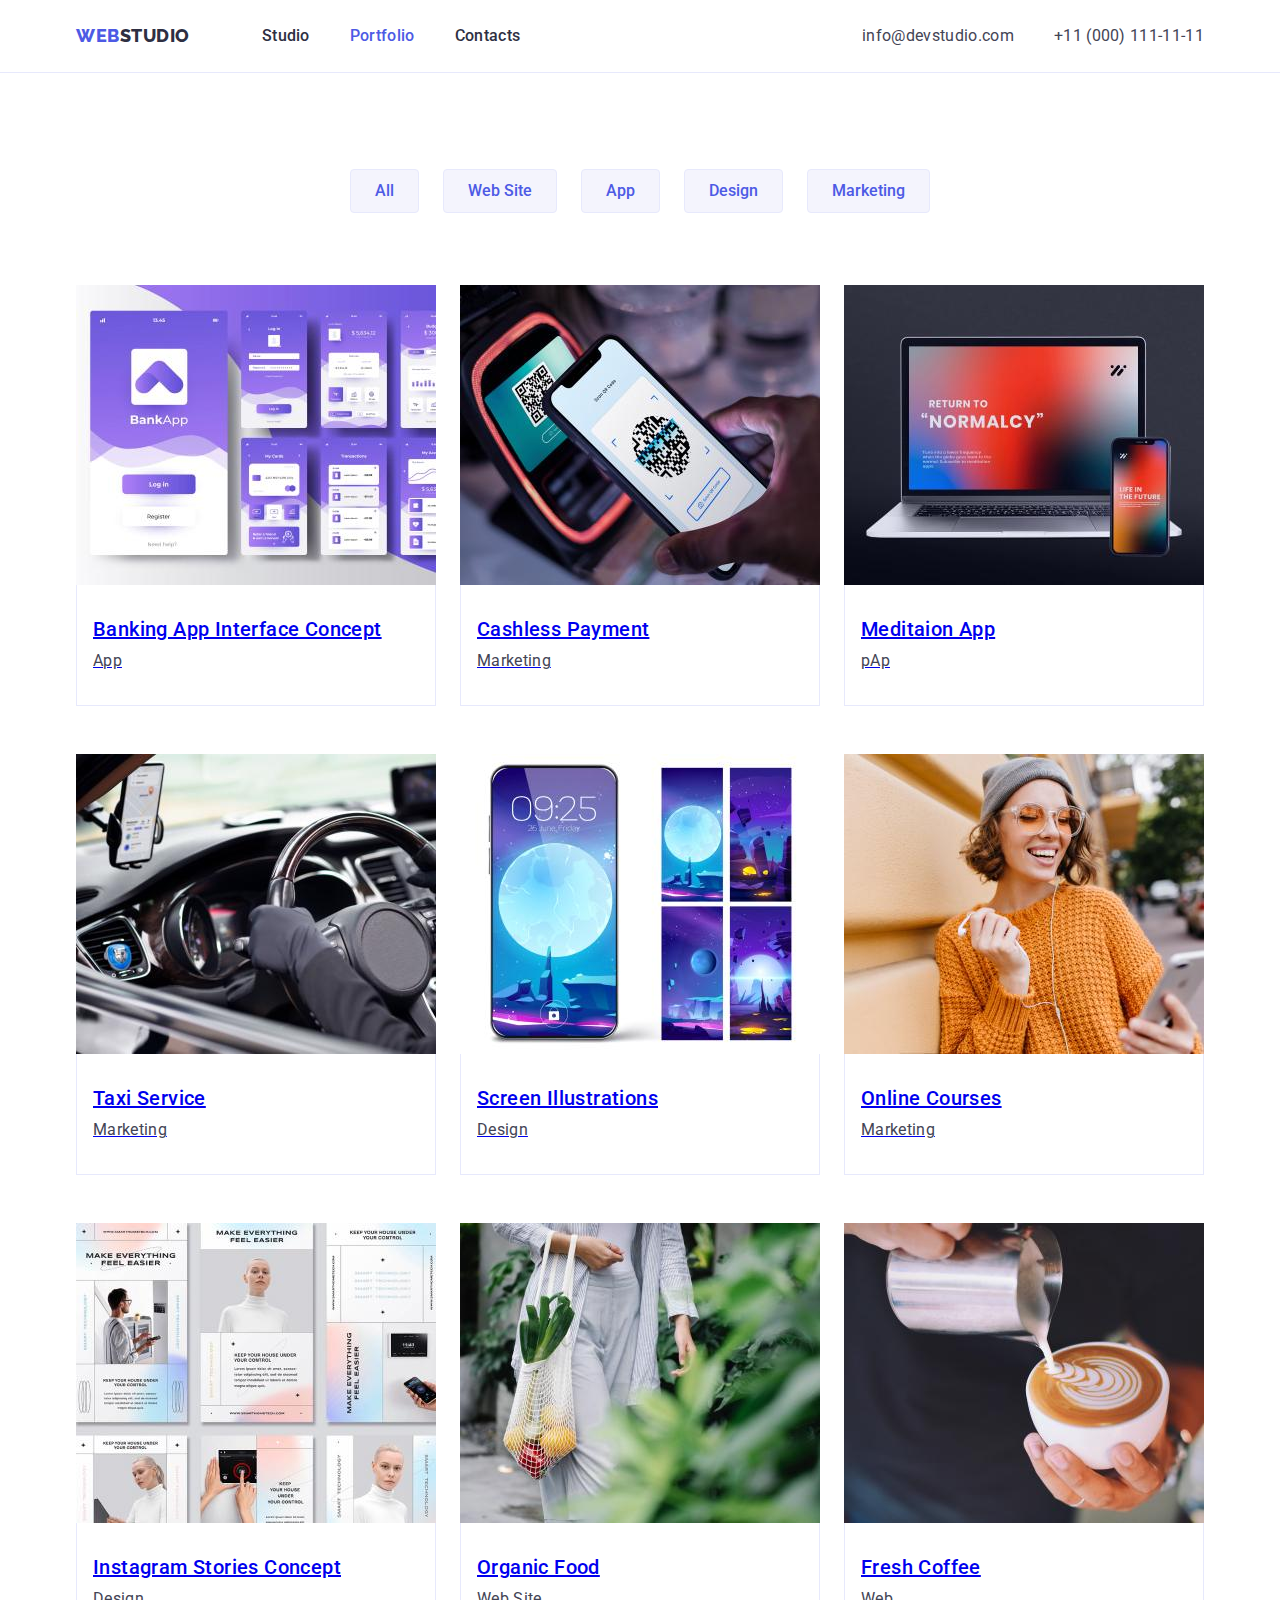
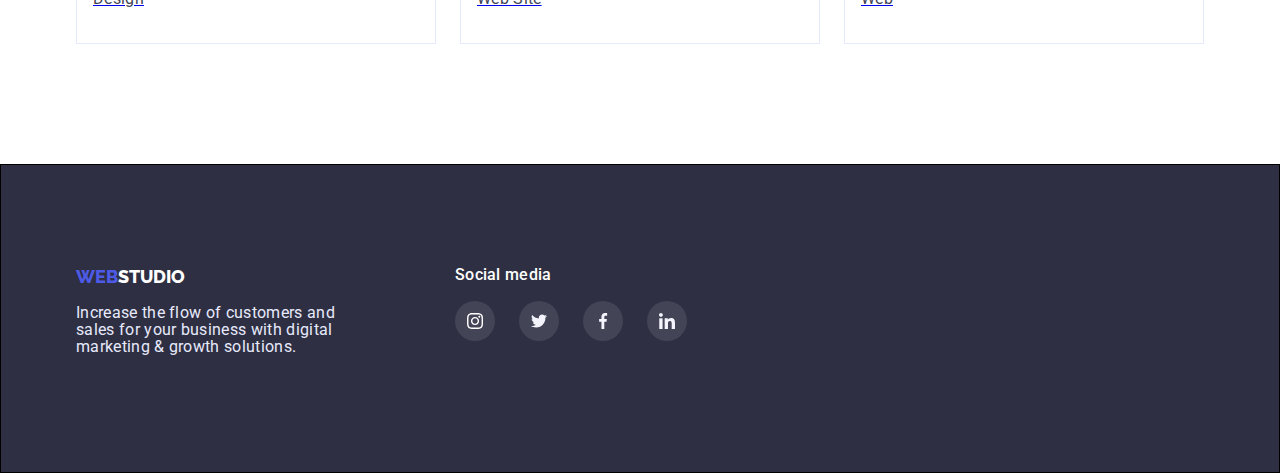
==== commit b88cc7e2: "добавил клас в линк в портфолио" ====
--- a/portfolio.html
+++ b/portfolio.html
@@ -52,7 +52,7 @@
             </ul>
             <ul class="project">
                 <li class="item project-photo">
-                  <a href="project-link">
+                  <a class="project-link" href="#">
                     <img class="picture-indent"
                     src="./images/img8.jpg"
                     alt="Banking App Interface Concept"
@@ -64,7 +64,8 @@
                   </div>
                 </a>
                 </li>
-                <li class="item project-photo"><a href="project-link">
+                <li class="item project-photo">
+                  <a class="project-link" href="#">
                   <img class="picture-indent"
                     src="./images/img9.jpg"
                     alt="Cashless Payment"
@@ -78,7 +79,7 @@
                 </a>
                 </li>
                 <li class="item project-photo">
-                  <a href="">
+                  <a class="project-link" href="#">
                   <img class="picture-indent"
                     src="./images/img10.jpg"
                     alt="Meditaion App"
@@ -92,7 +93,7 @@
                 </a>
                 </li>
                 <li class="item project-photo">
-                  <a href="project-link">
+                  <a class="project-link" href="#">
                     <img class="picture-indent"
                       src="./images/img11.jpg"
                       alt="Taxi Service"
@@ -106,7 +107,7 @@
                   </a>
                 </li>
                 <li class="item project-photo">
-                  <a href="project-link">
+                  <a class="project-link" href="#">
                     <img class="picture-indent" 
                     src="./images/img12.jpg" alt="1" width="360" height="300" />
                     <div class="portfolio-frame">
@@ -116,7 +117,7 @@
                   </a>
                 </li>
                 <li class="item project-photo">
-                  <a href="project-link">
+                  <a class="project-link" href="#">
                     <img class="picture-indent"
                       src="./images/img13.jpg"
                       alt="Online Courses"
@@ -130,7 +131,7 @@
                   </a>
                 </li>
                 <li class="item project-photo">
-                  <a href="project-link">
+                  <a class="project-link" href="#">
                     <img class="picture-indent"
                       src="./images/img14.jpg"
                       alt="Instagram Stories Concept"
@@ -144,7 +145,7 @@
                 </a>
                 </li>
                 <li class="item project-photo">
-                  <a href="project-link">
+                  <a class="project-link" href="#">
                     <img class="picture-indent"
                       src="./images/img15.jpg"
                       alt="Organic Food"
@@ -158,7 +159,7 @@
                   </a>
                 </li>
                 <li class="item project-photo">
-                  <a href="project-link">
+                  <a class="project-link" href="#">
                     <img class="picture-indent"
                       src="./images/img16.jpg"
                       alt="Fresh Coffee"
--- a/css/styles.css
+++ b/css/styles.css
@@ -593,6 +593,10 @@
     border-radius: 0px 0px 4px 4px;
   }
 
+  /* .project-link{
+    border-radius: 0px 0px 4px 4px;
+  } */
+
 
   .project-link:hover,
   .project-link:focus{
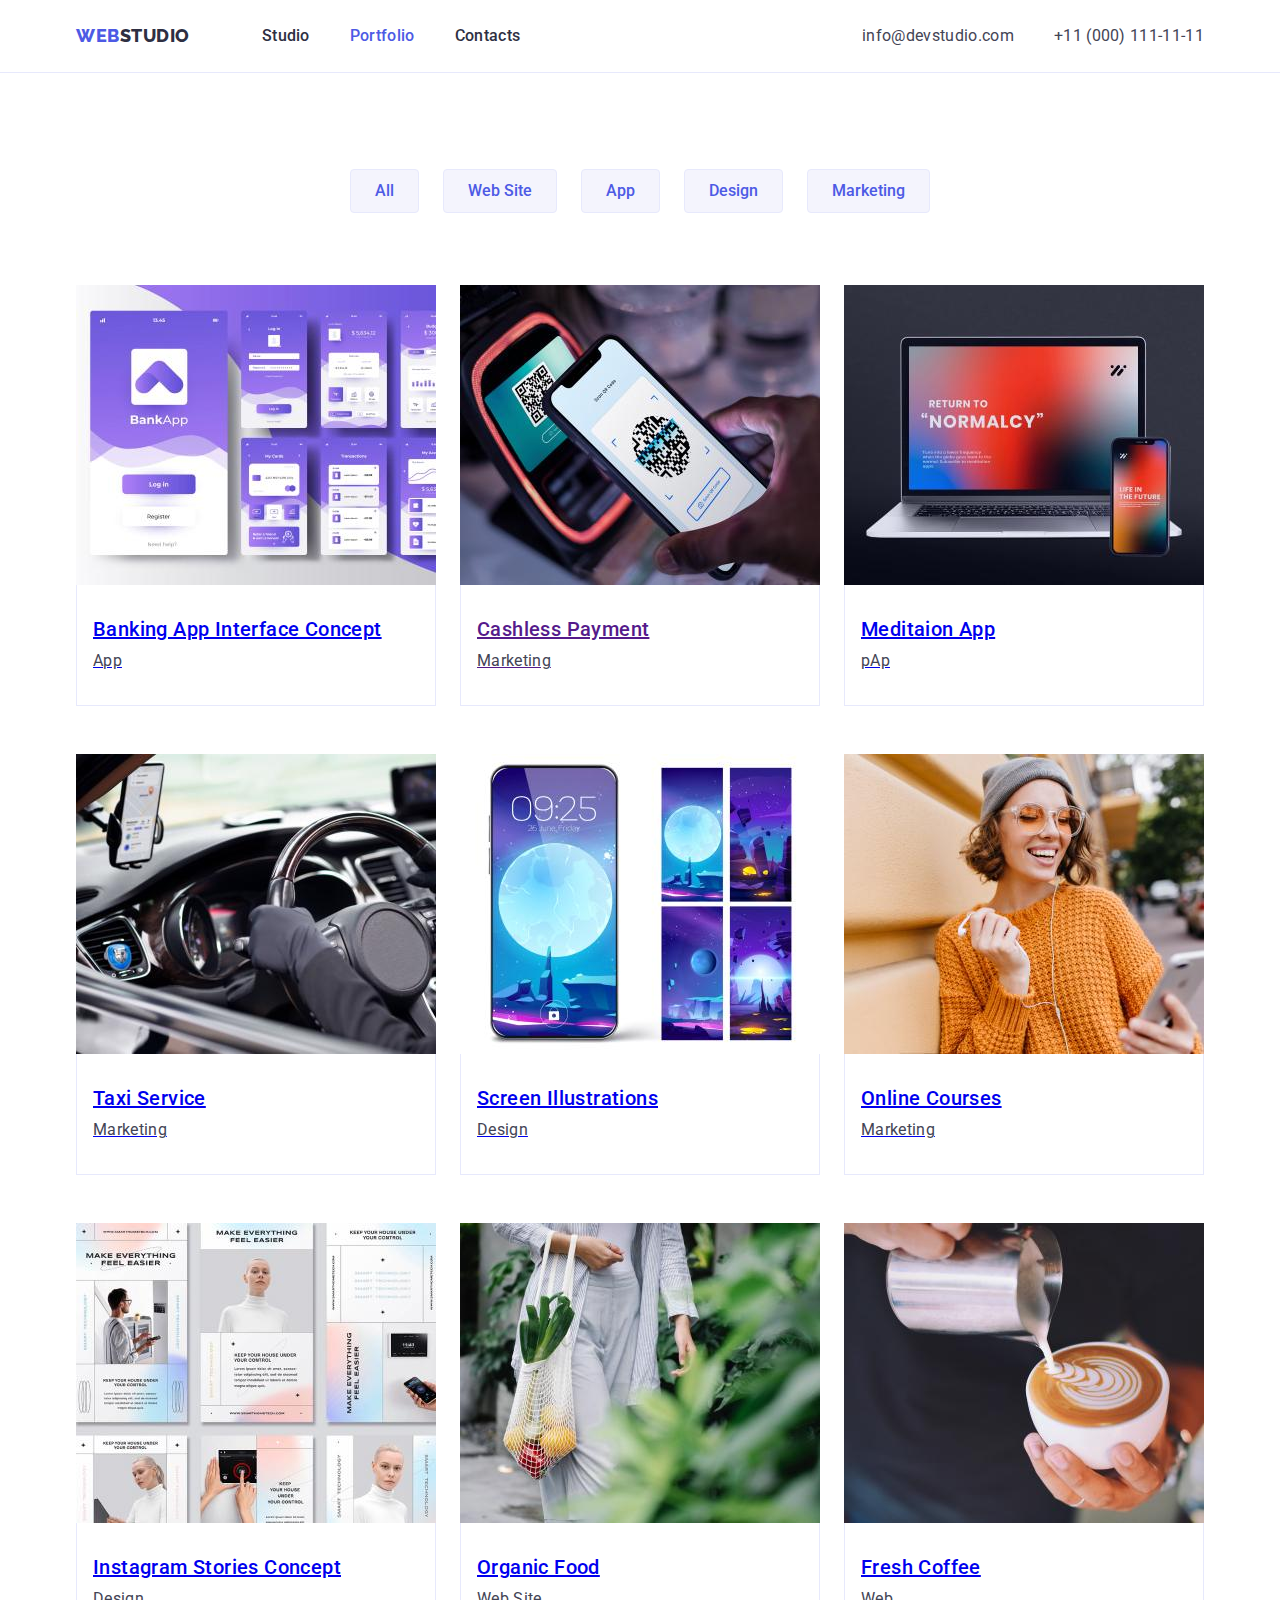
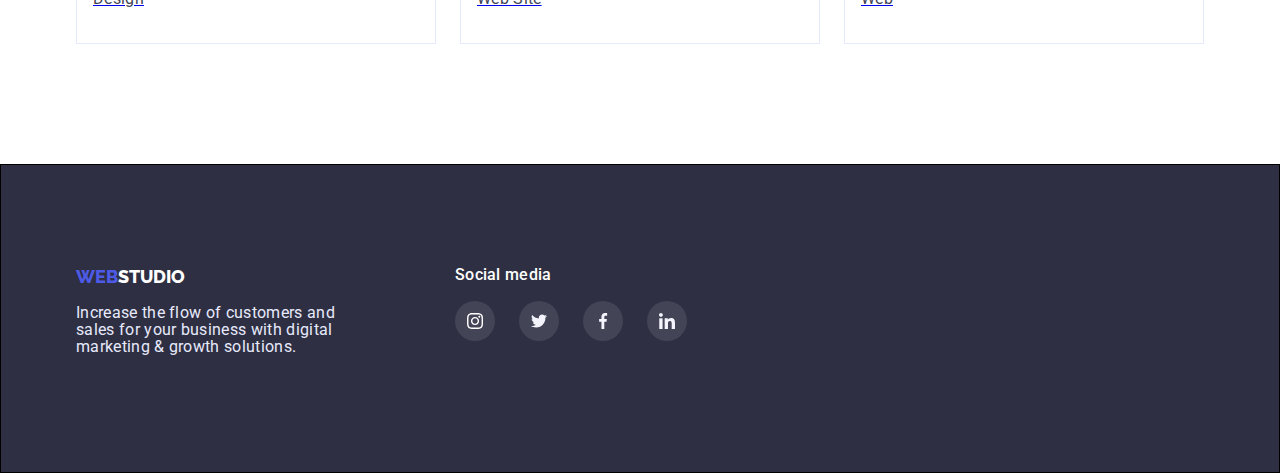
==== commit 4d49f4e2: "портфолио" ====
--- a/portfolio.html
+++ b/portfolio.html
@@ -65,18 +65,18 @@
                 </a>
                 </li>
                 <li class="item project-photo">
-                  <a class="project-link" href="#">
-                  <img class="picture-indent"
-                    src="./images/img9.jpg"
-                    alt="Cashless Payment"
-                    width="360"
-                    height="300"
-                  />
-                  <div class="portfolio-frame">
-                    <h2 class="section-subtitle">Cashless Payment</h2>
-                    <p class="section-text">Marketing</p>
-                  </div>
-                </a>
+                  <a class="project-link" href="">
+                    <img class="picture-indent"
+                      src="./images/img9.jpg"
+                      alt="Cashless Payment"
+                      width="360"
+                      height="300"
+                    />
+                    <div class="portfolio-frame">
+                      <h2 class="section-subtitle">Cashless Payment</h2>
+                      <p class="section-text">Marketing</p>
+                    </div>
+                  </a>
                 </li>
                 <li class="item project-photo">
                   <a class="project-link" href="#">
--- a/css/styles.css
+++ b/css/styles.css
@@ -588,18 +588,16 @@
 
   }
 
-  .project-photo{
+  .item .project-photo{
     width: 360px;
-    border-radius: 0px 0px 4px 4px;
-  }
-
-  /* .project-link{
-    border-radius: 0px 0px 4px 4px;
-  } */
-
-
-  .project-link:hover,
-  .project-link:focus{
+    display: block;
+    text-decoration: none;
+   
+    
+  }
+
+  .project-photo:hover,
+  .project-photo:focus{
   box-shadow: 0px 1px 6px rgba(46, 47, 66, 0.08), 0px 1px 1px rgba(46, 47, 66, 0.16), 0px 2px 1px rgba(46, 47, 66, 0.08);
 
 }
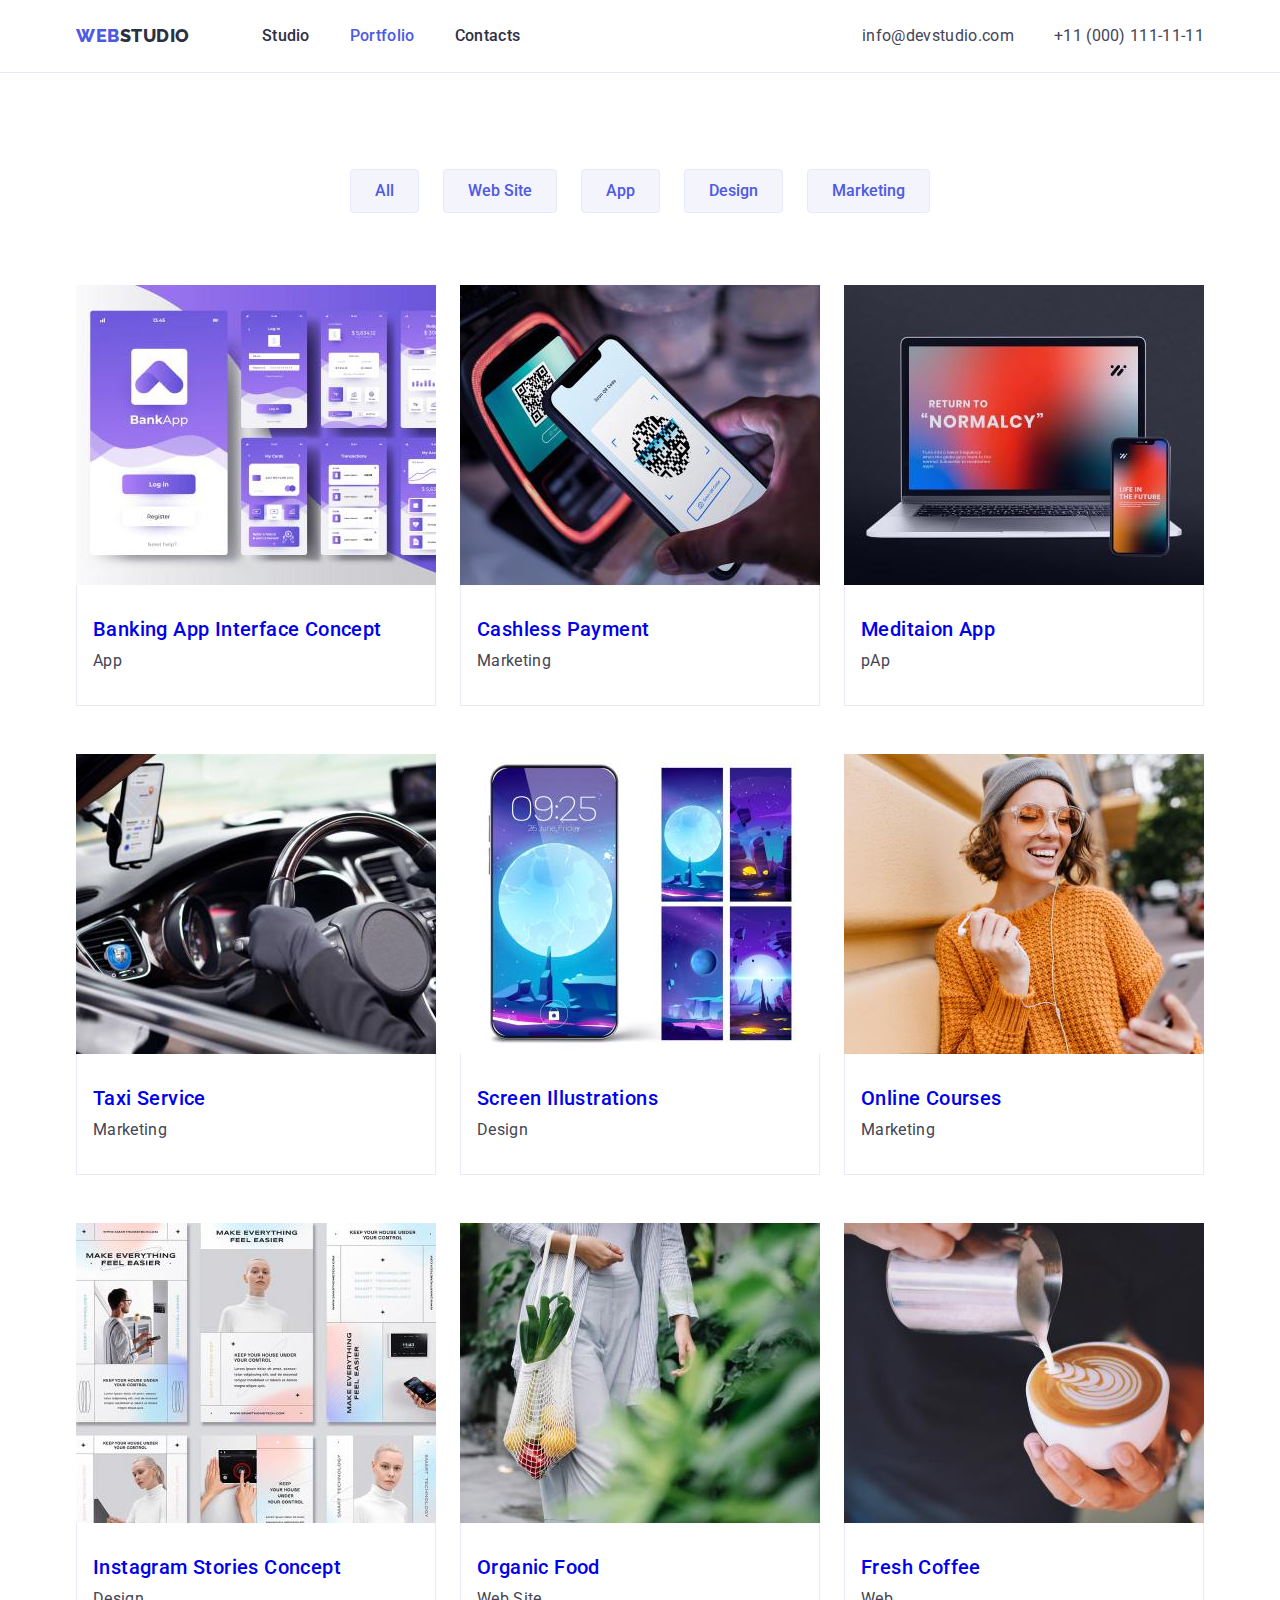
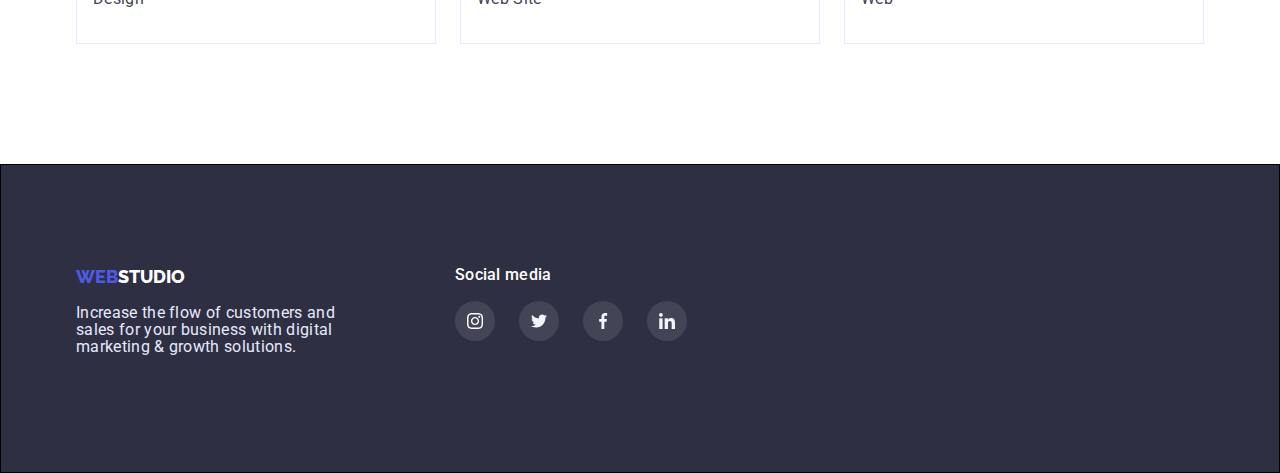
==== commit e4563820: "добавил сылки" ====
--- a/portfolio.html
+++ b/portfolio.html
@@ -51,8 +51,7 @@
               </li>
             </ul>
             <ul class="project">
-                <li class="item project-photo">
-                  <a class="project-link" href="#">
+                <li class="item project-photo"><a class="project-link" href="#">
                     <img class="picture-indent"
                     src="./images/img8.jpg"
                     alt="Banking App Interface Concept"
@@ -62,10 +61,10 @@
                     <h2 class="section-subtitle">Banking App Interface Concept</h2>
                     <p class="section-text">App</p>
                   </div>
-                </a>
-                </li>
-                <li class="item project-photo">
-                  <a class="project-link" href="">
+                  </a>
+                </li>
+                <li class="item project-photo">
+                  <a class="project-link" href="#">
                     <img class="picture-indent"
                       src="./images/img9.jpg"
                       alt="Cashless Payment"
--- a/css/styles.css
+++ b/css/styles.css
@@ -588,13 +588,15 @@
 
   }
 
+  .project-link{
+    text-decoration: none;
+
+  }
   .item .project-photo{
     width: 360px;
     display: block;
-    text-decoration: none;
-   
     
-  }
+     }
 
   .project-photo:hover,
   .project-photo:focus{
